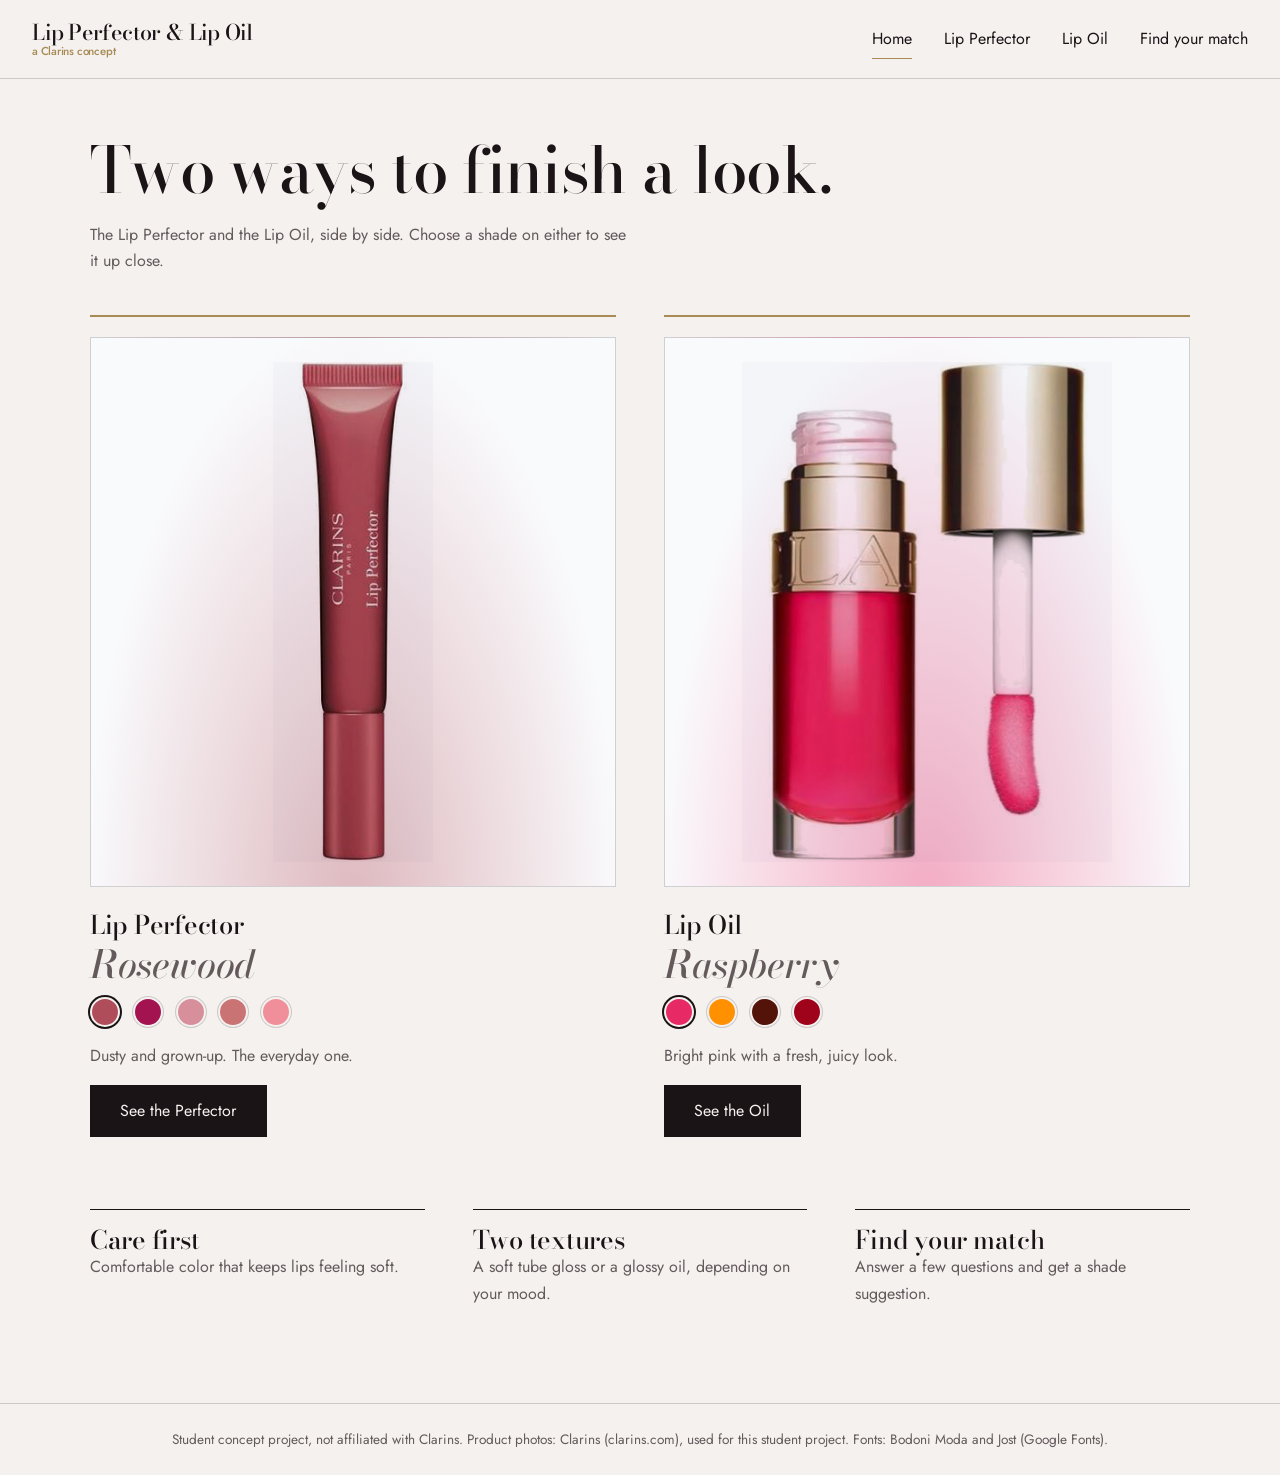
==== index.html @ e269a3ef "Add site" ====
<!DOCTYPE html><html lang="en"><head><title>Home | Clarins Lip Concept</title><meta charset="utf-8"><meta name="viewport" content="width=device-width,initial-scale=1"><link rel="preconnect" href="https://fonts.googleapis.com"><link href="https://fonts.googleapis.com/css2?family=Bodoni+Moda:ital,opsz,wght@0,6..96,500;1,6..96,500&family=Jost:wght@400;500&display=swap" rel="stylesheet"><link href="https://cdn.jsdelivr.net/npm/bootstrap@5.3.3/dist/css/bootstrap.min.css" rel="stylesheet"><link href="style.css" rel="stylesheet"></head><body><header><nav class="navbar navbar-expand-md"><div class="container-fluid"><a class="navbar-brand" href="index.html">Lip Perfector &amp; Lip Oil<small>a Clarins concept</small></a><button class="navbar-toggler" data-bs-toggle="collapse" data-bs-target="#menu" aria-label="Menu"><span class="navbar-toggler-icon"></span></button><div class="collapse navbar-collapse" id="menu"><ul class="navbar-nav ms-auto"><li><a class="nav-link active" href="index.html">Home</a></li><li><a class="nav-link" href="perfectors.html">Lip Perfector</a></li><li><a class="nav-link" href="oils.html">Lip Oil</a></li><li><a class="nav-link" href="match.html">Find your match</a></li></ul></div></div></nav></header><main><section class="intro"><h1>Two ways to finish a look.</h1><p>The Lip Perfector and the Lip Oil, side by side. Choose a shade on either to see it up close.</p></section><section class="duo"><article class="viewer " data-product="perfector"><div class="stage"><img class="v-img" src="" alt=""></div><div class="info"><h2>Lip Perfector</h2><p class="v-name"></p><div class="dots" role="group" aria-label="Choose a shade"></div><p class="v-note"></p><a class="btn-ink" href=perfectors.html>See the Perfector</a></div></article><article class="viewer " data-product="oil"><div class="stage"><img class="v-img" src="" alt=""></div><div class="info"><h2>Lip Oil</h2><p class="v-name"></p><div class="dots" role="group" aria-label="Choose a shade"></div><p class="v-note"></p><a class="btn-ink" href=oils.html>See the Oil</a></div></article></section><section class="features"><article class="feature"><h2>Care first</h2><p>Comfortable color that keeps lips feeling soft.</p></article><article class="feature"><h2>Two textures</h2><p>A soft tube gloss or a glossy oil, depending on your mood.</p></article><article class="feature"><h2>Find your match</h2><p>Answer a few questions and get a shade suggestion.</p></article></section></main><footer>Student concept project, not affiliated with Clarins. Product photos: Clarins (clarins.com), used for this student project. Fonts: Bodoni Moda and Jost (Google Fonts).</footer><script src="https://cdn.jsdelivr.net/npm/bootstrap@5.3.3/dist/js/bootstrap.bundle.min.js"></script><script src="script.js"></script></body></html>
---- style.css ----
:root{--bg:#F4F1EF;--ink:#1B1416;--muted:#645A5C;--gold:#A88B54;--rule:rgba(27,20,22,.18);--shade:#B04D5A;--studio:#F9FAFC}
*{box-sizing:border-box}
body{margin:0;background:var(--bg);color:var(--ink);font-family:'Jost',sans-serif;line-height:1.65;overflow-x:hidden}
h1,h2,h3,.navbar-brand,.v-name{font-family:'Bodoni Moda',serif;font-weight:500;line-height:1.1;letter-spacing:-.01em}
h1{font-size:clamp(2.3rem,6vw,4rem);margin:0 0 1rem}h2{font-size:1.6rem;margin:0}
main{max-width:1180px;margin:0 auto;padding:2.5rem 1.25rem 4rem}
p{max-width:54ch;color:var(--muted)}a{color:var(--ink)}
:focus-visible{outline:2px solid var(--ink);outline-offset:3px}
.navbar{padding:1rem 1.25rem;border-bottom:1px solid var(--rule);background:var(--bg)}
.navbar-brand{font-size:1.35rem;color:var(--ink)}
.navbar-brand small{display:block;font-family:'Jost',sans-serif;font-size:.72rem;color:var(--gold)}
.nav-link{color:var(--ink)!important;position:relative;padding:.4rem 0!important;margin-left:2rem}
.nav-link::after{content:"";position:absolute;left:0;bottom:0;height:1px;width:0;background:var(--gold);transition:width .3s}
.nav-link:hover::after,.nav-link.active::after{width:100%}
.navbar-toggler{border:1px solid var(--ink);border-radius:0}
.btn-ink{display:inline-block;background:var(--ink);color:var(--bg);border:0;border-radius:0;padding:.8rem 1.9rem;font:inherit;text-decoration:none;transition:background .3s}
.btn-ink:hover{background:var(--shade);color:#fff}
.intro{margin-bottom:2.5rem}
.viewer{display:grid;gap:1.5rem;align-content:start}
.stage{display:flex;justify-content:center;align-items:center;min-height:360px;padding:1.5rem;background:radial-gradient(ellipse at 50% 105%,color-mix(in srgb,var(--shade) 38%,var(--studio)),var(--studio) 72%);border:1px solid var(--rule);transition:background .5s}
.v-img{display:block;max-width:100%;max-height:400px;width:auto;height:auto;mix-blend-mode:multiply}
.v-img.swap{animation:fade .5s ease both}.v-img.idle{opacity:.3}
@keyframes fade{from{opacity:0;transform:translateY(8px)}to{opacity:1;transform:none}}
.v-name{font-size:clamp(1.8rem,4vw,2.4rem);font-style:italic;margin:.25rem 0 .75rem}
.dots{display:flex;gap:.8rem;flex-wrap:wrap}
.dot{width:30px;height:30px;border-radius:50%;border:2px solid var(--bg);box-shadow:0 0 0 1px var(--rule);cursor:pointer;transition:transform .2s,box-shadow .2s}
.dot:hover{transform:scale(1.12)}.dot[aria-pressed=true]{box-shadow:0 0 0 2px var(--ink)}
.v-note{margin:1rem 0}
.duo{display:grid;gap:3rem}
.duo .viewer{border-top:2px solid var(--gold);padding-top:1.25rem}
.features{display:flex;flex-direction:column;gap:2rem;margin-top:4.5rem}
.feature{flex:1;border-top:1px solid var(--ink);padding-top:1rem}
.table-responsive{margin-top:3.5rem}
.table{--bs-table-bg:transparent;--bs-table-border-color:var(--rule);margin:0}
.table caption{caption-side:top;font-family:'Bodoni Moda',serif;font-size:1.6rem;color:var(--ink)}
.table th{font-weight:500}
.note{font-size:.85rem;margin-top:.75rem}
.form-control,.form-select{border:0;border-bottom:1px solid var(--ink);border-radius:0;background-color:transparent;padding-left:0;box-shadow:none!important}
.form-check-input:checked{background-color:var(--ink);border-color:var(--ink)}
fieldset{border:0;padding:0}legend{font-size:1rem}
footer{border-top:1px solid var(--rule);padding:1.5rem 1.25rem;font-size:.85rem;color:var(--muted);text-align:center}
@media(min-width:768px){
 main{padding:3.5rem 2.5rem 5rem}
 .duo{grid-template-columns:1fr 1fr;gap:3rem}
 .features{flex-direction:row;gap:3rem}
 .viewer.wide{grid-template-columns:1.1fr 1fr;gap:3rem;align-items:center}
 .stage{min-height:460px}.v-img{max-height:460px}
}
@media(min-width:1280px){
 .stage{min-height:540px}.v-img{max-height:500px}.viewer.wide{gap:5rem}
}
@media(prefers-reduced-motion:reduce){*{animation:none!important;transition:none!important}}
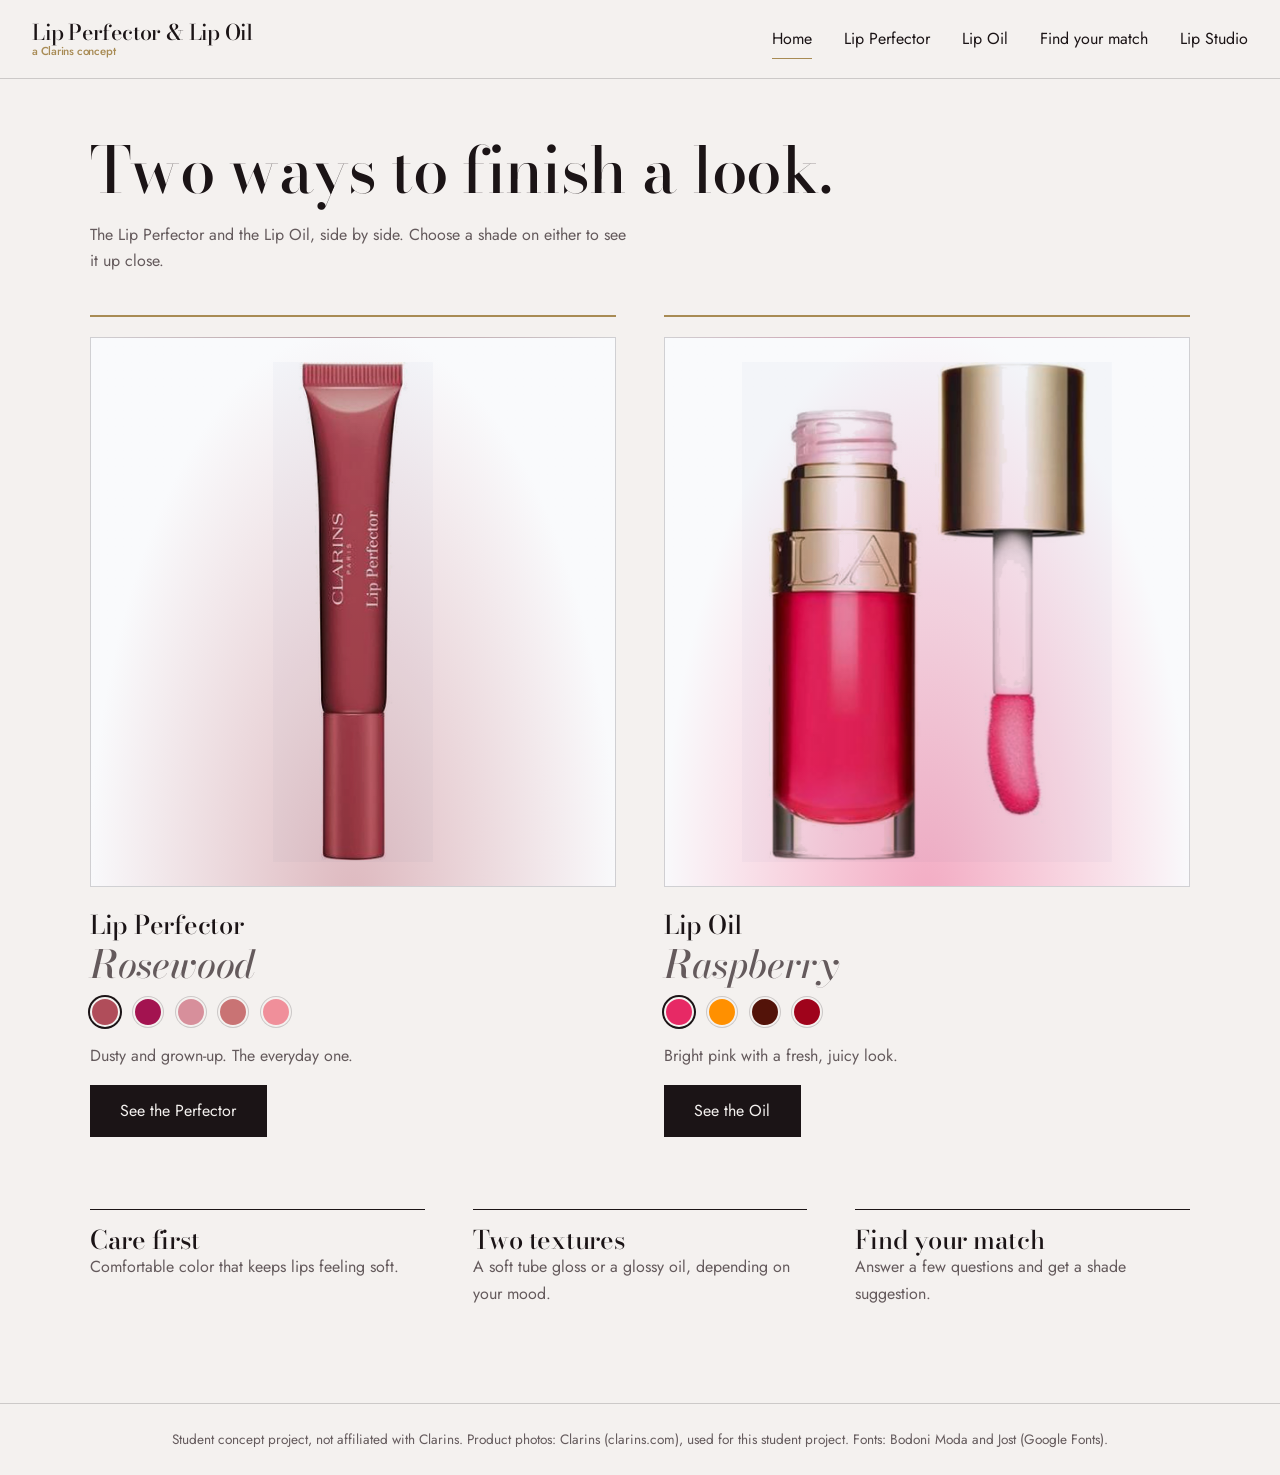
==== commit 4cf55d9e: "adding assignment 5 files" ====
--- a/index.html
+++ b/index.html
@@ -1 +1,181 @@
-<!DOCTYPE html><html lang="en"><head><title>Home | Clarins Lip Concept</title><meta charset="utf-8"><meta name="viewport" content="width=device-width,initial-scale=1"><link rel="preconnect" href="https://fonts.googleapis.com"><link href="https://fonts.googleapis.com/css2?family=Bodoni+Moda:ital,opsz,wght@0,6..96,500;1,6..96,500&family=Jost:wght@400;500&display=swap" rel="stylesheet"><link href="https://cdn.jsdelivr.net/npm/bootstrap@5.3.3/dist/css/bootstrap.min.css" rel="stylesheet"><link href="style.css" rel="stylesheet"></head><body><header><nav class="navbar navbar-expand-md"><div class="container-fluid"><a class="navbar-brand" href="index.html">Lip Perfector &amp; Lip Oil<small>a Clarins concept</small></a><button class="navbar-toggler" data-bs-toggle="collapse" data-bs-target="#menu" aria-label="Menu"><span class="navbar-toggler-icon"></span></button><div class="collapse navbar-collapse" id="menu"><ul class="navbar-nav ms-auto"><li><a class="nav-link active" href="index.html">Home</a></li><li><a class="nav-link" href="perfectors.html">Lip Perfector</a></li><li><a class="nav-link" href="oils.html">Lip Oil</a></li><li><a class="nav-link" href="match.html">Find your match</a></li></ul></div></div></nav></header><main><section class="intro"><h1>Two ways to finish a look.</h1><p>The Lip Perfector and the Lip Oil, side by side. Choose a shade on either to see it up close.</p></section><section class="duo"><article class="viewer " data-product="perfector"><div class="stage"><img class="v-img" src="" alt=""></div><div class="info"><h2>Lip Perfector</h2><p class="v-name"></p><div class="dots" role="group" aria-label="Choose a shade"></div><p class="v-note"></p><a class="btn-ink" href=perfectors.html>See the Perfector</a></div></article><article class="viewer " data-product="oil"><div class="stage"><img class="v-img" src="" alt=""></div><div class="info"><h2>Lip Oil</h2><p class="v-name"></p><div class="dots" role="group" aria-label="Choose a shade"></div><p class="v-note"></p><a class="btn-ink" href=oils.html>See the Oil</a></div></article></section><section class="features"><article class="feature"><h2>Care first</h2><p>Comfortable color that keeps lips feeling soft.</p></article><article class="feature"><h2>Two textures</h2><p>A soft tube gloss or a glossy oil, depending on your mood.</p></article><article class="feature"><h2>Find your match</h2><p>Answer a few questions and get a shade suggestion.</p></article></section></main><footer>Student concept project, not affiliated with Clarins. Product photos: Clarins (clarins.com), used for this student project. Fonts: Bodoni Moda and Jost (Google Fonts).</footer><script src="https://cdn.jsdelivr.net/npm/bootstrap@5.3.3/dist/js/bootstrap.bundle.min.js"></script><script src="script.js"></script></body></html>+<!DOCTYPE html>
+<html lang="en">
+
+<head>
+    <meta charset="utf-8">
+    <meta name="viewport" content="width=device-width, initial-scale=1">
+    <title>Home | Clarins Lip Concept</title>
+
+    <link rel="preconnect" href="https://fonts.googleapis.com">
+    <link rel="preconnect" href="https://fonts.gstatic.com" crossorigin>
+
+    <link
+        href="https://fonts.googleapis.com/css2?family=Bodoni+Moda:ital,opsz,wght@0,6..96,500;1,6..96,500&family=Jost:wght@400;500&display=swap"
+        rel="stylesheet">
+
+    <link
+        href="https://cdn.jsdelivr.net/npm/bootstrap@5.3.3/dist/css/bootstrap.min.css"
+        rel="stylesheet">
+
+    <link href="style.css" rel="stylesheet">
+</head>
+
+<body>
+    <header>
+        <nav class="navbar navbar-expand-md">
+            <div class="container-fluid">
+
+                <a class="navbar-brand" href="index.html">
+                    Lip Perfector &amp; Lip Oil
+                    <small>a Clarins concept</small>
+                </a>
+
+                <button
+                    class="navbar-toggler"
+                    type="button"
+                    data-bs-toggle="collapse"
+                    data-bs-target="#menu"
+                    aria-controls="menu"
+                    aria-expanded="false"
+                    aria-label="Toggle navigation">
+
+                    <span class="navbar-toggler-icon"></span>
+                </button>
+
+                <div class="collapse navbar-collapse" id="menu">
+                    <ul class="navbar-nav ms-auto">
+                        <li>
+                            <a class="nav-link active" href="index.html"
+                               aria-current="page">Home</a>
+                        </li>
+                        <li>
+                            <a class="nav-link" href="perfectors.html">
+                                Lip Perfector
+                            </a>
+                        </li>
+                        <li>
+                            <a class="nav-link" href="oils.html">
+                                Lip Oil
+                            </a>
+                        </li>
+                        <li>
+                            <a class="nav-link" href="match.html">
+                                Find your match
+                            </a>
+                        </li>
+                        <li>
+                            <a class="nav-link" href="assignment5/index.html">
+                                Lip Studio
+                            </a>
+                        </li>
+                    </ul>
+                </div>
+
+            </div>
+        </nav>
+    </header>
+
+    <main>
+        <section class="intro">
+            <h1>Two ways to finish a look.</h1>
+            <p>
+                The Lip Perfector and the Lip Oil, side by side.
+                Choose a shade on either to see it up close.
+            </p>
+        </section>
+
+        <section class="duo">
+
+            <article class="viewer" data-product="perfector">
+                <div class="stage">
+                    <img
+                        class="v-img"
+                        src="images/perfector-rosewood.jpg"
+                        alt="Lip Perfector in Rosewood">
+                </div>
+
+                <div class="info">
+                    <h2>Lip Perfector</h2>
+                    <p class="v-name">Rosewood</p>
+
+                    <div
+                        class="dots"
+                        role="group"
+                        aria-label="Choose a Lip Perfector shade">
+                    </div>
+
+                    <p class="v-note">
+                        Dusty and grown-up. The everyday one.
+                    </p>
+
+                    <a class="btn-ink" href="perfectors.html">
+                        See the Perfector
+                    </a>
+                </div>
+            </article>
+
+            <article class="viewer" data-product="oil">
+                <div class="stage">
+                    <img
+                        class="v-img"
+                        src="images/oil-raspberry.jpg"
+                        alt="Lip Oil in Raspberry">
+                </div>
+
+                <div class="info">
+                    <h2>Lip Oil</h2>
+                    <p class="v-name">Raspberry</p>
+
+                    <div
+                        class="dots"
+                        role="group"
+                        aria-label="Choose a Lip Oil shade">
+                    </div>
+
+                    <p class="v-note">
+                        Bright pink with a fresh, juicy look.
+                    </p>
+
+                    <a class="btn-ink" href="oils.html">
+                        See the Oil
+                    </a>
+                </div>
+            </article>
+
+        </section>
+
+        <section class="features">
+            <article class="feature">
+                <h2>Care first</h2>
+                <p>
+                    Comfortable color that keeps lips feeling soft.
+                </p>
+            </article>
+
+            <article class="feature">
+                <h2>Two textures</h2>
+                <p>
+                    A soft tube gloss or a glossy oil, depending on your mood.
+                </p>
+            </article>
+
+            <article class="feature">
+                <h2>Find your match</h2>
+                <p>
+                    Answer a few questions and get a shade suggestion.
+                </p>
+            </article>
+        </section>
+    </main>
+
+    <footer>
+        Student concept project, not affiliated with Clarins.
+        Product photos: Clarins (clarins.com), used for this student project.
+        Fonts: Bodoni Moda and Jost (Google Fonts).
+    </footer>
+
+    <script src="https://cdn.jsdelivr.net/npm/bootstrap@5.3.3/dist/js/bootstrap.bundle.min.js"></script>
+    <script src="script.js"></script>
+</body>
+
+</html>
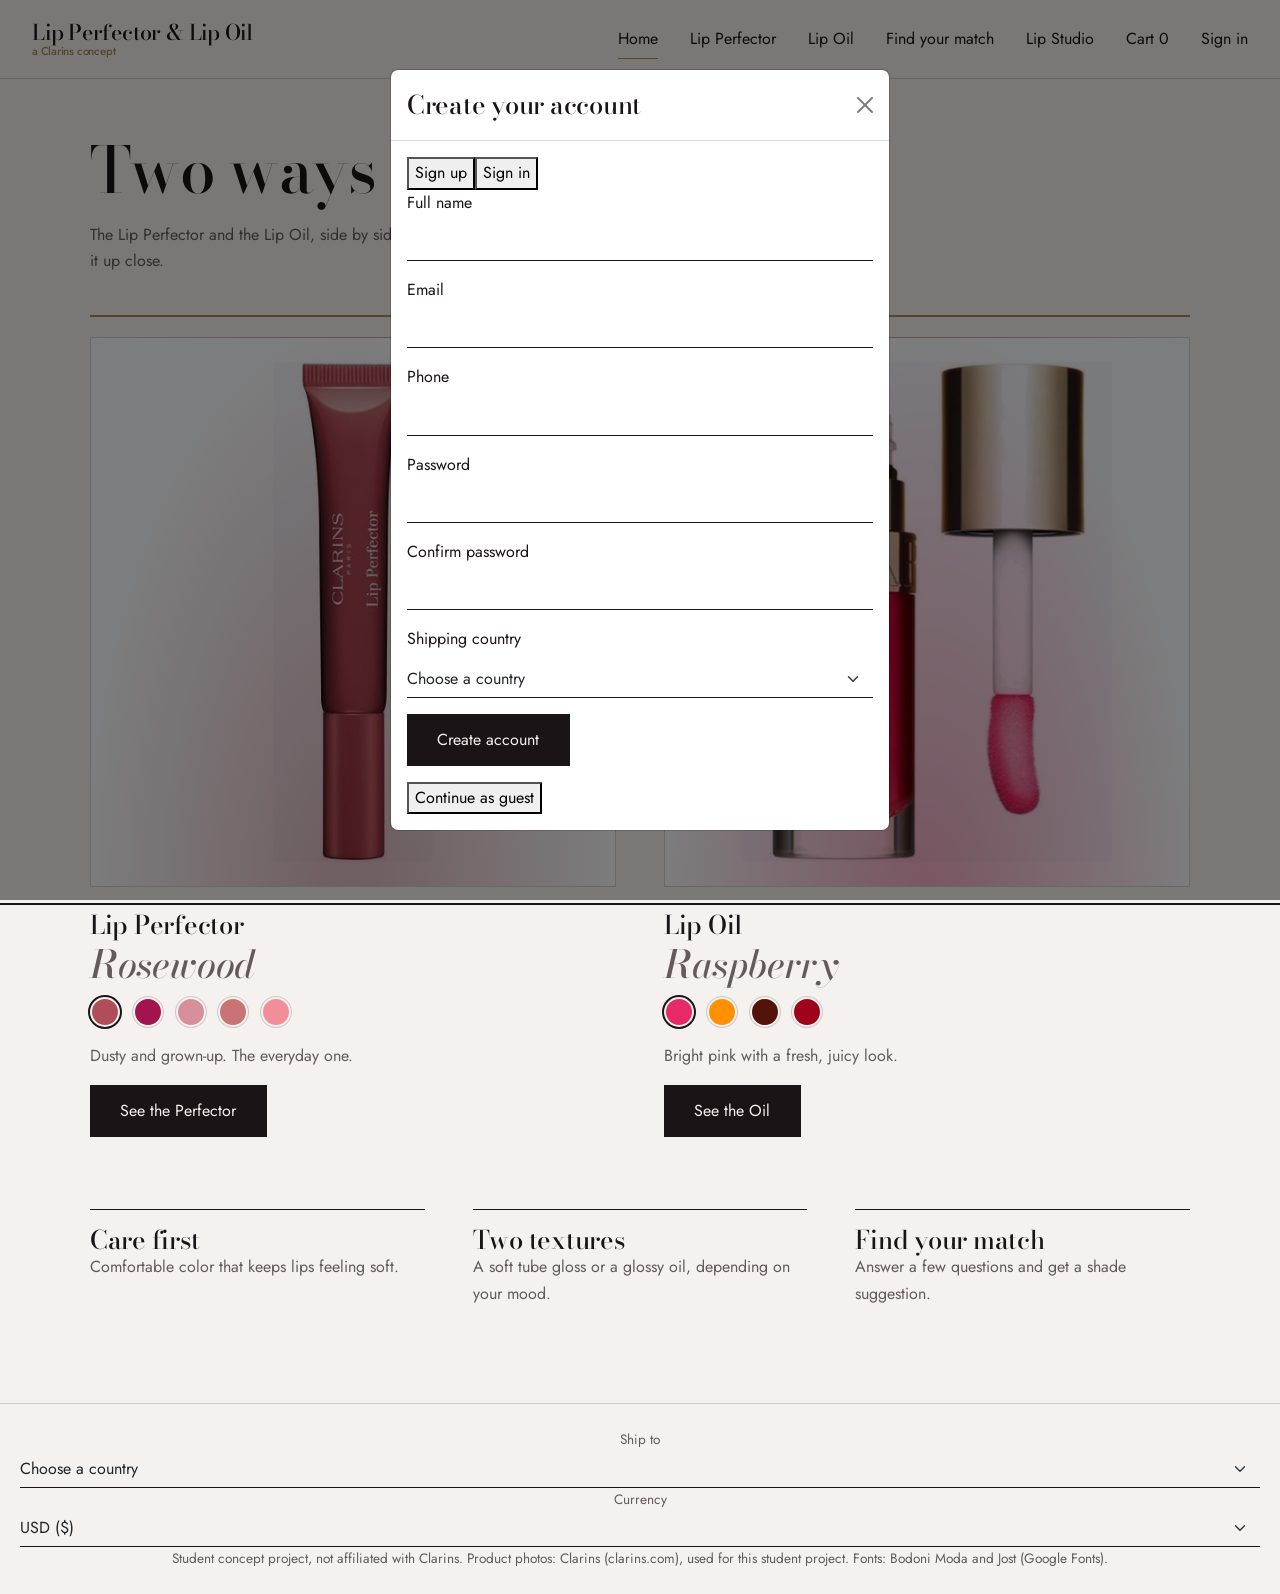
==== commit 28b5d232: "Add files via upload" ====
--- a/index.html
+++ b/index.html
@@ -175,6 +175,10 @@
     </footer>
 
     <script src="https://cdn.jsdelivr.net/npm/bootstrap@5.3.3/dist/js/bootstrap.bundle.min.js"></script>
+    <script src="data.js"></script>
+    <script src="settings.js"></script>
+    <script src="cart.js"></script>
+    <script src="account.js"></script>
     <script src="script.js"></script>
 </body>
 
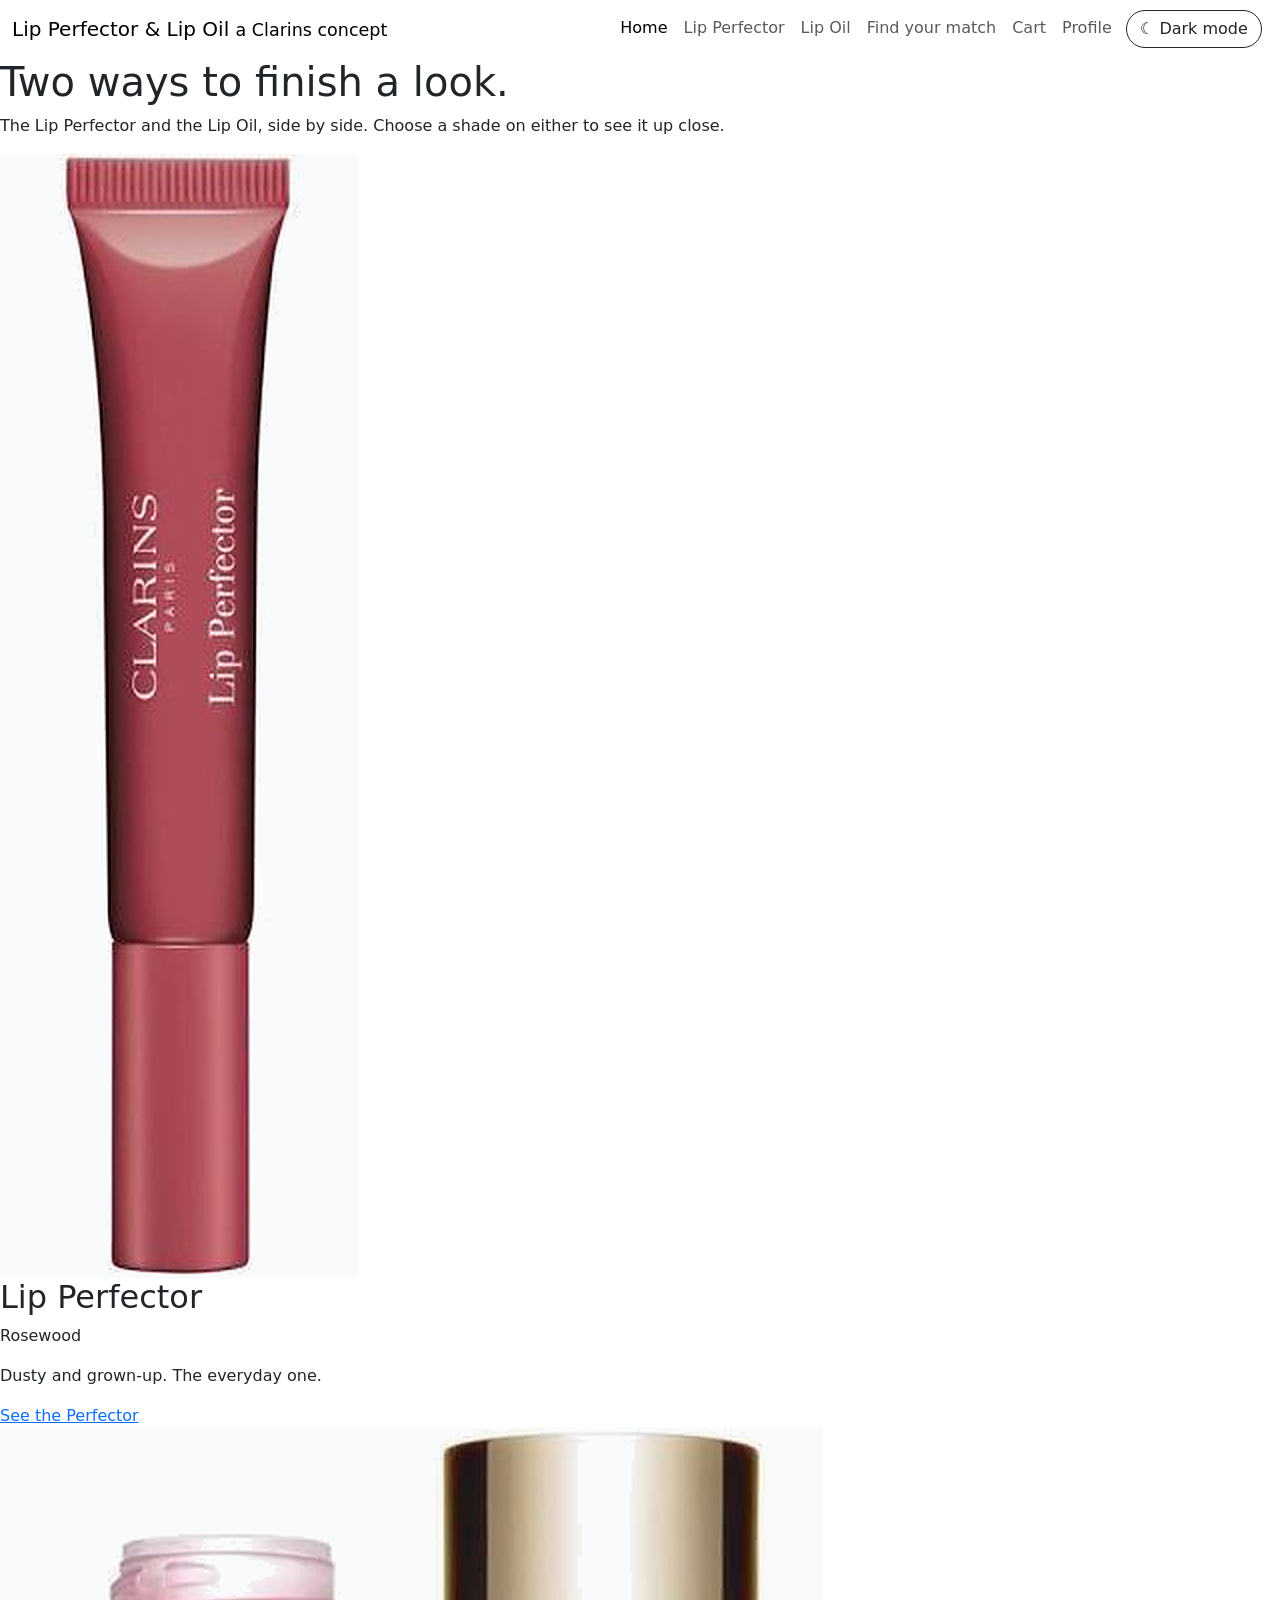
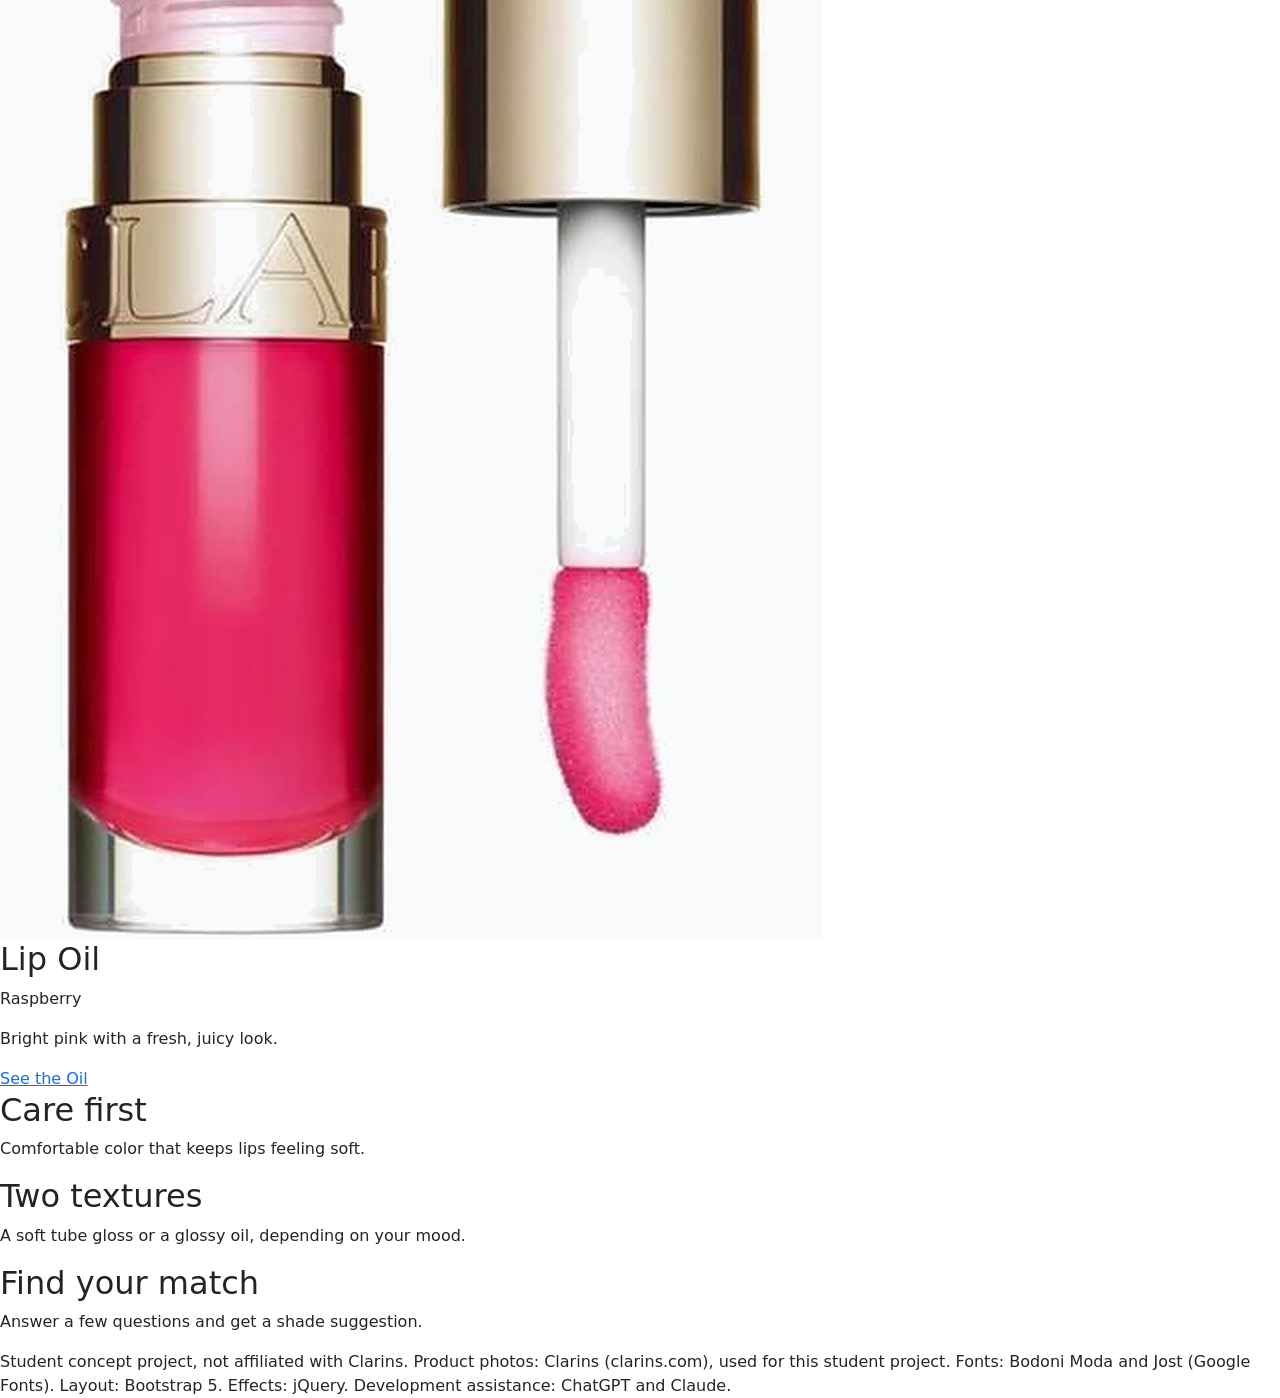
==== commit f654cf8c: "Add files via upload" ====
--- a/index.html
+++ b/index.html
@@ -1,3 +1,4 @@
+
 <!DOCTYPE html>
 <html lang="en">
 
@@ -6,23 +7,100 @@
     <meta name="viewport" content="width=device-width, initial-scale=1">
     <title>Home | Clarins Lip Concept</title>
 
+    <script src="js/theme.js"></script>
+
     <link rel="preconnect" href="https://fonts.googleapis.com">
     <link rel="preconnect" href="https://fonts.gstatic.com" crossorigin>
-
-    <link
-        href="https://fonts.googleapis.com/css2?family=Bodoni+Moda:ital,opsz,wght@0,6..96,500;1,6..96,500&family=Jost:wght@400;500&display=swap"
-        rel="stylesheet">
-
-    <link
-        href="https://cdn.jsdelivr.net/npm/bootstrap@5.3.3/dist/css/bootstrap.min.css"
-        rel="stylesheet">
-
-    <link href="style.css" rel="stylesheet">
+    <link href="https://fonts.googleapis.com/css2?family=Bodoni+Moda:ital,opsz,wght@0,6..96,500;1,6..96,500&family=Jost:wght@400;500&display=swap" rel="stylesheet">
+    <link href="https://cdn.jsdelivr.net/npm/bootstrap@5.3.3/dist/css/bootstrap.min.css" rel="stylesheet">
+    <link href="css/style.css" rel="stylesheet">
+
+    <style>
+        .theme-switch {
+            border: 1px solid currentColor;
+            background: transparent;
+            color: inherit;
+            border-radius: 999px;
+            padding: .35rem .8rem;
+            margin: .15rem .4rem;
+            font: inherit;
+            cursor: pointer;
+            white-space: nowrap;
+        }
+
+        .theme-switch:focus-visible {
+            outline: 3px solid #b56b88;
+            outline-offset: 3px;
+        }
+
+        html[data-theme="dark"] {
+            color-scheme: dark;
+        }
+
+        html[data-theme="dark"] body {
+            background: #19161a;
+            color: #f5edf1;
+        }
+
+        html[data-theme="dark"] .navbar,
+        html[data-theme="dark"] header,
+        html[data-theme="dark"] footer {
+            background: #242027;
+            color: #f5edf1;
+        }
+
+        html[data-theme="dark"] .navbar-brand,
+        html[data-theme="dark"] .nav-link {
+            color: #f5edf1;
+        }
+
+        html[data-theme="dark"] .nav-link.active {
+            color: #ffd2e3;
+        }
+
+        html[data-theme="dark"] .navbar-toggler {
+            border-color: #cdbbc6;
+        }
+
+        html[data-theme="dark"] .navbar-toggler-icon {
+            filter: invert(1);
+        }
+
+        html[data-theme="dark"] .intro,
+        html[data-theme="dark"] .duo,
+        html[data-theme="dark"] .features,
+        html[data-theme="dark"] .viewer,
+        html[data-theme="dark"] .feature,
+        html[data-theme="dark"] .info {
+            background-color: #242027;
+            color: #f5edf1;
+        }
+
+        html[data-theme="dark"] .v-name,
+        html[data-theme="dark"] .v-note {
+            color: #f5edf1;
+        }
+
+        html[data-theme="dark"] .btn-ink {
+            background: #f5edf1;
+            color: #19161a;
+        }
+
+        html[data-theme="dark"] .theme-switch:hover {
+            background: #3a3039;
+        }
+
+        @media (max-width: 767.98px) {
+            .theme-switch {
+                margin: .5rem 0;
+            }
+        }
+    </style>
 </head>
 
 <body>
     <header>
-        <nav class="navbar navbar-expand-md">
+        <nav class="navbar navbar-expand-md" aria-label="Main">
             <div class="container-fluid">
 
                 <a class="navbar-brand" href="index.html">
@@ -38,46 +116,72 @@
                     aria-controls="menu"
                     aria-expanded="false"
                     aria-label="Toggle navigation">
-
                     <span class="navbar-toggler-icon"></span>
                 </button>
 
                 <div class="collapse navbar-collapse" id="menu">
                     <ul class="navbar-nav ms-auto">
-                        <li>
-                            <a class="nav-link active" href="index.html"
-                               aria-current="page">Home</a>
-                        </li>
+
+                        <li>
+                            <a class="nav-link active"
+                               href="index.html"
+                               aria-current="page">
+                                Home
+                            </a>
+                        </li>
+
                         <li>
                             <a class="nav-link" href="perfectors.html">
                                 Lip Perfector
                             </a>
                         </li>
+
                         <li>
                             <a class="nav-link" href="oils.html">
                                 Lip Oil
                             </a>
                         </li>
+
                         <li>
                             <a class="nav-link" href="match.html">
                                 Find your match
                             </a>
                         </li>
-                        <li>
-                            <a class="nav-link" href="assignment5/index.html">
-                                Lip Studio
-                            </a>
-                        </li>
+
+                        <li>
+                            <a class="nav-link" href="cart.html">
+                                Cart
+                            </a>
+                        </li>
+
+                        <li>
+                            <a class="nav-link" href="profile.html">
+                                Profile
+                            </a>
+                        </li>
+
+                        <li class="nav-item">
+                            <button
+                                class="theme-switch"
+                                id="home-theme-switch"
+                                type="button"
+                                aria-label="Switch to dark mode"
+                                aria-pressed="false">
+                                ☾ Dark mode
+                            </button>
+                        </li>
+
                     </ul>
                 </div>
-
             </div>
         </nav>
     </header>
 
     <main>
+
         <section class="intro">
             <h1>Two ways to finish a look.</h1>
+
             <p>
                 The Lip Perfector and the Lip Oil, side by side.
                 Choose a shade on either to see it up close.
@@ -87,6 +191,7 @@
         <section class="duo">
 
             <article class="viewer" data-product="perfector">
+
                 <div class="stage">
                     <img
                         class="v-img"
@@ -112,9 +217,11 @@
                         See the Perfector
                     </a>
                 </div>
+
             </article>
 
             <article class="viewer" data-product="oil">
+
                 <div class="stage">
                     <img
                         class="v-img"
@@ -140,11 +247,13 @@
                         See the Oil
                     </a>
                 </div>
+
             </article>
 
         </section>
 
         <section class="features">
+
             <article class="feature">
                 <h2>Care first</h2>
                 <p>
@@ -155,7 +264,8 @@
             <article class="feature">
                 <h2>Two textures</h2>
                 <p>
-                    A soft tube gloss or a glossy oil, depending on your mood.
+                    A soft tube gloss or a glossy oil,
+                    depending on your mood.
                 </p>
             </article>
 
@@ -165,21 +275,108 @@
                     Answer a few questions and get a shade suggestion.
                 </p>
             </article>
+
         </section>
+
     </main>
 
     <footer>
         Student concept project, not affiliated with Clarins.
         Product photos: Clarins (clarins.com), used for this student project.
         Fonts: Bodoni Moda and Jost (Google Fonts).
+        Layout: Bootstrap 5. Effects: jQuery.
+        Development assistance: ChatGPT and Claude.
     </footer>
 
     <script src="https://cdn.jsdelivr.net/npm/bootstrap@5.3.3/dist/js/bootstrap.bundle.min.js"></script>
-    <script src="data.js"></script>
-    <script src="settings.js"></script>
-    <script src="cart.js"></script>
-    <script src="account.js"></script>
-    <script src="script.js"></script>
+    <script src="https://code.jquery.com/jquery-3.7.1.min.js"></script>
+
+    <script src="js/data.js"></script>
+    <script src="js/storage.js"></script>
+    <script src="js/settings.js"></script>
+    <script src="js/cart.js"></script>
+    <script src="js/account.js"></script>
+    <script src="js/viewer.js"></script>
+    <script src="js/jquery-effects.js"></script>
+
+    <script>
+        (function () {
+            const button = document.getElementById('home-theme-switch');
+            const storageKey = 'clarins-theme';
+
+            function savedTheme() {
+                try {
+                    return localStorage.getItem(storageKey)
+                        || localStorage.getItem('theme');
+                } catch (error) {
+                    return null;
+                }
+            }
+
+            function setTheme(theme, persist) {
+                const dark = theme === 'dark';
+
+                document.documentElement.setAttribute(
+                    'data-theme',
+                    dark ? 'dark' : 'light'
+                );
+
+                document.documentElement.classList.toggle('dark', dark);
+                document.body.classList.toggle('dark-mode', dark);
+
+                if (button) {
+                    button.textContent = dark
+                        ? '☀ Light mode'
+                        : '☾ Dark mode';
+
+                    button.setAttribute('aria-pressed', String(dark));
+
+                    button.setAttribute(
+                        'aria-label',
+                        dark
+                            ? 'Switch to light mode'
+                            : 'Switch to dark mode'
+                    );
+                }
+
+                if (persist) {
+                    try {
+                        localStorage.setItem(
+                            storageKey,
+                            dark ? 'dark' : 'light'
+                        );
+
+                        localStorage.setItem(
+                            'theme',
+                            dark ? 'dark' : 'light'
+                        );
+                    } catch (error) {
+                        // Storage may be unavailable.
+                    }
+                }
+            }
+
+            setTheme(
+                savedTheme()
+                    || document.documentElement.getAttribute('data-theme')
+                    || 'light',
+                false
+            );
+
+            if (button) {
+                button.addEventListener('click', function () {
+                    const currentTheme =
+                        document.documentElement.getAttribute('data-theme');
+
+                    setTheme(
+                        currentTheme === 'dark' ? 'light' : 'dark',
+                        true
+                    );
+                });
+            }
+        }());
+    </script>
+
+<script src="js/animations.js"></script>
 </body>
-
-</html>+</html>
